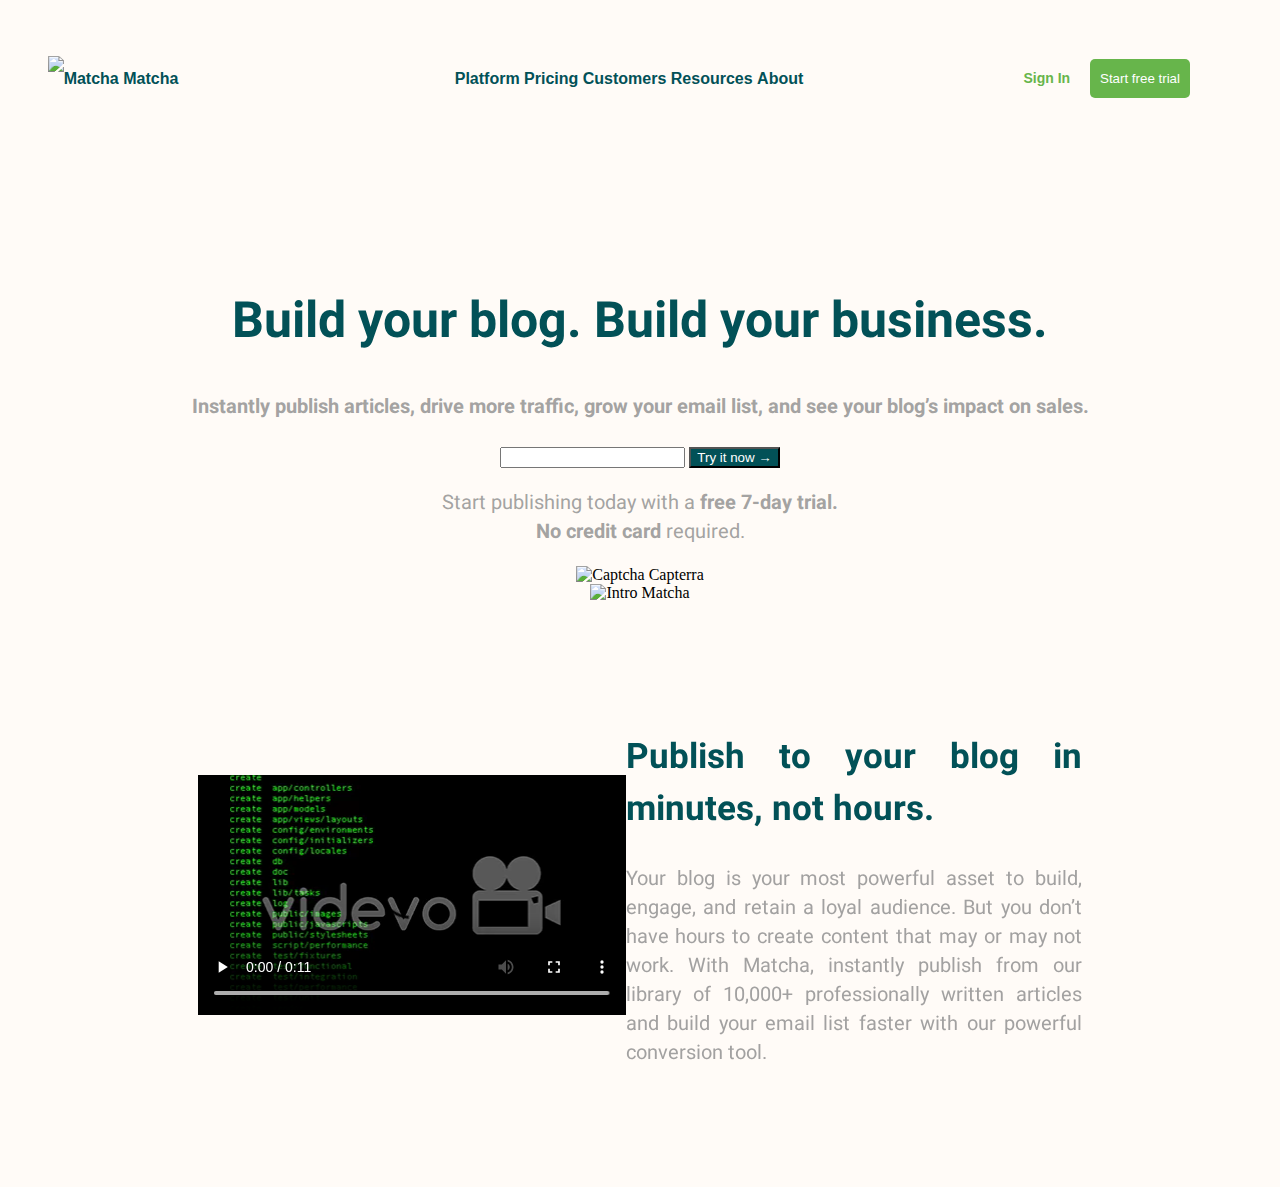
==== index.html @ b01808f6 "Cambios de la Sesión03 Flex" ====
<!DOCTYPE html>
<html lang="es">
  <head>
    <meta charset="UTF-8" />
    <meta http-equiv="X-UA-Compatible" content="IE=edge" />
    <meta name="viewport" content="width=device-width, initial-scale=1.0" />
    <link rel="stylesheet" href="css/styles.css" />
    <link rel="icon" href="img/matcha2.ico" />
    <link rel="preconnect" href="https://fonts.googleapis.com" />
    <link rel="preconnect" href="https://fonts.gstatic.com" crossorigin />
    <link
      href="https://fonts.googleapis.com/css2?family=Heebo:wght@300&family=Titan+One&display=swap"
      rel="stylesheet"
    />

    <title>Matcha</title>
  </head>
  <section class="fixed-header"> <!--Contenedor que envuelve barra de navegación-->
  <header class="header">
    <!-- Logo con link a la página principal -->
    <a href="/index.html" class="logo">
      <img
        src="https://getmatcha.com/wp-content/uploads/2020/01/Icon-green.png"
        alt="Matcha"
      />
      Matcha
    </a>
    <!-- Menú de navegación -->
    <nav class="navbar">
      <ul>
        <a href="#"><li>Platform</li></a>
        <a href="#"><li>Pricing</li></a>
        <a href="#"> <li>Customers</li></a>
        <a href="#"> <li>Resources</li></a>
        <a href="#"><li>About</li></a>
      </ul>
    </nav>
    <!-- Contenedor de acciones de usuario -->
    <div class="actions">
      <a href="/login">Sign In</a>
      <button type="submit">Start free trial</button>
    </div>
  </header>
</section>
  <body>
    <section class="main">
      <h1>Build your blog. Build your business.</h1>

      <h4>
        Instantly publish articles, drive more traffic, grow your email list,
        and see your blog’s impact on sales.
      </h4>
      <div>
        <form action="#">
          <input type="email" />
          <button type="submit" class="texto-boton">Try it now &rarr;</button>
        </form>
        <!--Form-->
      </div>
      <p class="texto-promocional">
        Start publishing today with a <strong>free 7-day trial.</strong>
        <br />
        <strong>No credit card</strong> required.
      </p>
      <div class="imagenCapterra">
        <img
          src="https://ignos.blog/wp-content/uploads/2021/04/capterra.png"
          alt="Captcha Capterra"
        />
      </div>
      <div class="contenedorImagenes">
        <img
          class="imagenCentral"
          src="https://getmatcha.com/wp-content/uploads/2019/09/intro_group_image.png"
          alt="Intro Matcha"
        />
        <!--Imagenes centrales-->
      </div>
    </section>
    <!--Contenido previo-->
    <section class="promo">
      <video controls>
        <source type="video/webm"
        src="videos/computer_code-preview.webm"/>
        <source tyoe="video/mp4"
        src="videos/computer_code-preview.mp4">
      </video>
      <article>
        <h2>Publish to your blog in minutes, not hours.</h2>
        <p class="videoTexto">Your blog is your most powerful asset to build, engage, and retain a loyal audience. But you don’t have hours to create content that may or may not work. With Matcha, instantly publish from our library of 10,000+ professionally written articles and build your email list faster with our powerful conversion tool.</p>
      </article>
    </section> <!--Videos-->
  </body>
</html>
---- css/styles.css ----
.fixed-header {
  position: fixed;
  top: 0; /*Se agrego estas 3 posteriores lineas para arreglar el flujo roto por la posición fixed*/
  left: 0;
  right: 0;
  background-color: #fffbf7; /*Arregla que el texto no se vea encimado cuando se hace scroll*/
}

.header {
  margin-top: 40px;
  margin-left: 20px;
  margin-right: 20px;
  font-size: 0;
  font-family: sans-serif;
}

.header > * {
  display: inline-block;
  font-size: 16px;
  vertical-align: middle; /*Alinea verticalmente*/
  height: 100%;
  line-height: 45px;
  text-align: center; /*Alinea texto de todo lo del nav al centro*/
}

.logo > img, a {
  width: 15%;
  text-decoration: none;
  color: #025157;
  font-weight: bold;
}

.navbar {
  width: 65%;
  text-align: center;
  color: #025157;
  font-weight: 500;
}


.actions {
  width: 15%;
  text-align: right;
  font-size: 14px;
  font-weight: 600;
  text-decoration: none;
  text-emphasis: none;
}

.actions > * {
  margin-right: 8px;
  margin-left: 8px;
}

.actions a {
  color: #67b54b;
  text-decoration: none;
}

.actions button {
  color: white;
  background-color: #67b54b;
  padding-left: 10px;
  padding-right: 10px;
  padding-top: 12px;
  padding-bottom: 12px;
  border: 0;
  border-radius: 5px;
}

.main {
  margin-top: 285px;
  text-align: center;
}

body {
  background-color: #fffbf7;
}

li {
  display: inline;
}

h1 {
  color: #025157;
  text-align: center;
  font-size: 50px;
  font-family: 'Heebo', sans-serif;
}

h2 {
  color: #025157;
  text-align: justify;
  font-size: 35px;
  font-family: 'Heebo', sans-serif
}

h4 {
  color: #8b8b8bcc;
  font-family: 'Heebo', sans-serif;
  font-size: 20px;
  text-align: center;
}

p {
  color: #8b8b8bcc;
  font-family: sans-serif;
  font-size: 20px;
  text-align: center;
  font-family: 'Heebo', sans-serif;
}

p.videoTexto {
    color: #8b8b8bcc;
    font-family: sans-serif;
    font-size: 20px;
    text-align: justify;
    font-family: 'Heebo', sans-serif;
    
  
}

div {
  display: block;
  text-align: center;
}

button {
  background-color: #025157;
  color: #fff;
}

.contenedorImagenes {
  display: flexbox;
  justify-content: center;
  align-items: center;
}

.imagenCapterra img {
  text-align: center;
  width: 9%;
}

.imagenCentral {
  width: 70%;
}

.promo {
  display: flex;
  width: 70%;
  margin: 100px auto;
  align-items: center; /*Alinea los items verticalmente al centro*/
}
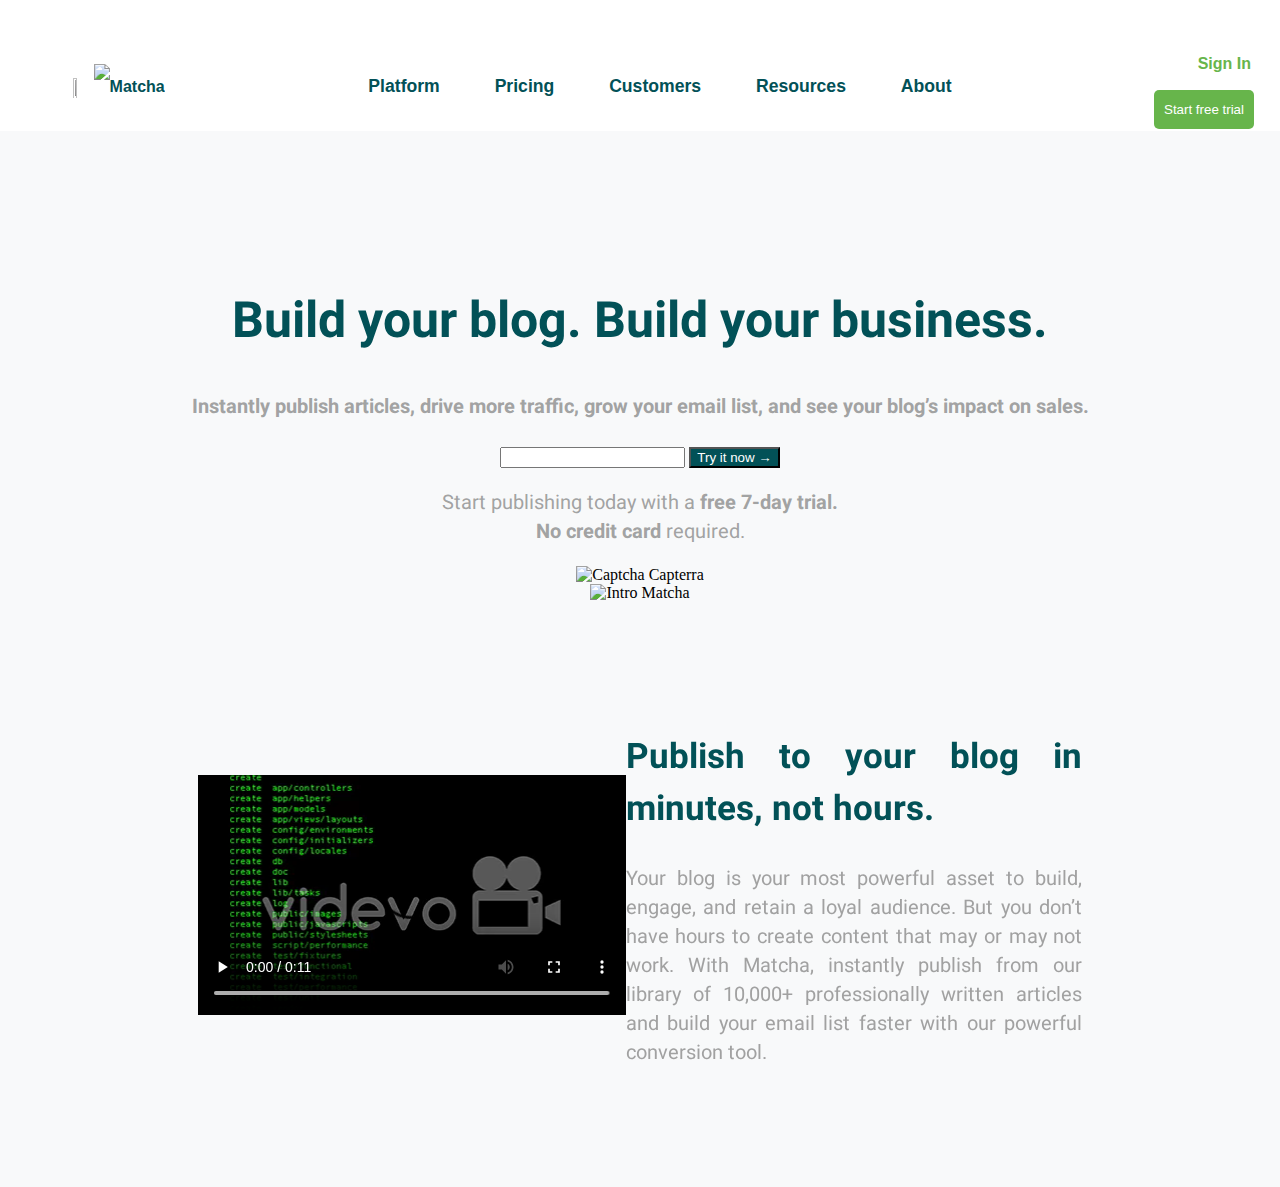
==== commit d42d2b07: "Cambios en la barra de navegación Sesión03" ====
--- a/index.html
+++ b/index.html
@@ -15,24 +15,26 @@
 
     <title>Matcha</title>
   </head>
-  <section class="fixed-header"> <!--Contenedor que envuelve barra de navegación-->
+  <!--Contenedor que envuelve barra de navegación-->
+  <section class="fixed-header"> 
   <header class="header">
+    <!--Logotipo Matcha-->
     <!-- Logo con link a la página principal -->
     <a href="/index.html" class="logo">
       <img
         src="https://getmatcha.com/wp-content/uploads/2020/01/Icon-green.png"
-        alt="Matcha"
-      />
-      Matcha
+        alt width="30" height="24"/>
+      <img src="https://gerardohercar-dwjs.netlify.app/icons/matcha.svg" alt="Matcha"
+       id="imagotipo" alt width="30" height="24" style="width:60%;" >
     </a>
     <!-- Menú de navegación -->
     <nav class="navbar">
       <ul>
-        <a href="#"><li>Platform</li></a>
-        <a href="#"><li>Pricing</li></a>
-        <a href="#"> <li>Customers</li></a>
-        <a href="#"> <li>Resources</li></a>
-        <a href="#"><li>About</li></a>
+        <li><a href="#">Platform</a></li>
+        <li><a href="#">Pricing</a></li>
+        <li><a href="#">Customers</a></li>
+        <li><a href="#">Resources</a></li>
+        <li><a href="#">About</a></li>
       </ul>
     </nav>
     <!-- Contenedor de acciones de usuario -->
@@ -42,6 +44,7 @@
     </div>
   </header>
 </section>
+<!--Termina sección header-->
   <body>
     <section class="main">
       <h1>Build your blog. Build your business.</h1>
--- a/css/styles.css
+++ b/css/styles.css
@@ -5,7 +5,7 @@
   top: 0; /*Se agrego estas 3 posteriores lineas para arreglar el flujo roto por la posición fixed*/
   left: 0;
   right: 0;
-  background-color: #fffbf7; /*Arregla que el texto no se vea encimado cuando se hace scroll*/
+  background-color: #fff; /*Arregla que el texto no se vea encimado cuando se hace scroll*/
 }
 
 .header {
@@ -28,35 +28,55 @@
 .logo > img, a {
   width: 15%;
   text-decoration: none;
-  color: #025157;
+  color:#025157 ;
   font-weight: bold;
+  vertical-align: middle;
 }
 
 .navbar {
-  width: 65%;
+  width: 70%;
   text-align: center;
-  color: #025157;
-  font-weight: 500;
+  font-weight: bold;
+  color:#025157 ;
+  font-size: 1.1rem;
+  list-style-type: none; /*Quitar las viñetas de la lista*/
 }
 
+.navbar li a {
+  padding: 6px 25px 6px 25px;
+  border-radius: 20%;
+}
+
+.navbar li a:hover {
+  background-color: #67b54b;
+  color: #ffff;
+}
 
 .actions {
   width: 15%;
   text-align: right;
-  font-size: 14px;
+  font-size: 1rem;
   font-weight: 600;
   text-decoration: none;
   text-emphasis: none;
 }
 
 .actions > * {
-  margin-right: 8px;
-  margin-left: 8px;
+  margin-right: 6px;
+  margin-left: 6px;
 }
 
 .actions a {
   color: #67b54b;
   text-decoration: none;
+  border-radius: 20%;
+  padding: 3px 3px;
+  
+}
+
+.actions a:hover {
+  background-color: #67b54b;
+  color: #ffff;
 }
 
 .actions button {
@@ -76,7 +96,7 @@
 }
 
 body {
-  background-color: #fffbf7;
+  background-color: #f8f9fa;
 }
 
 li {
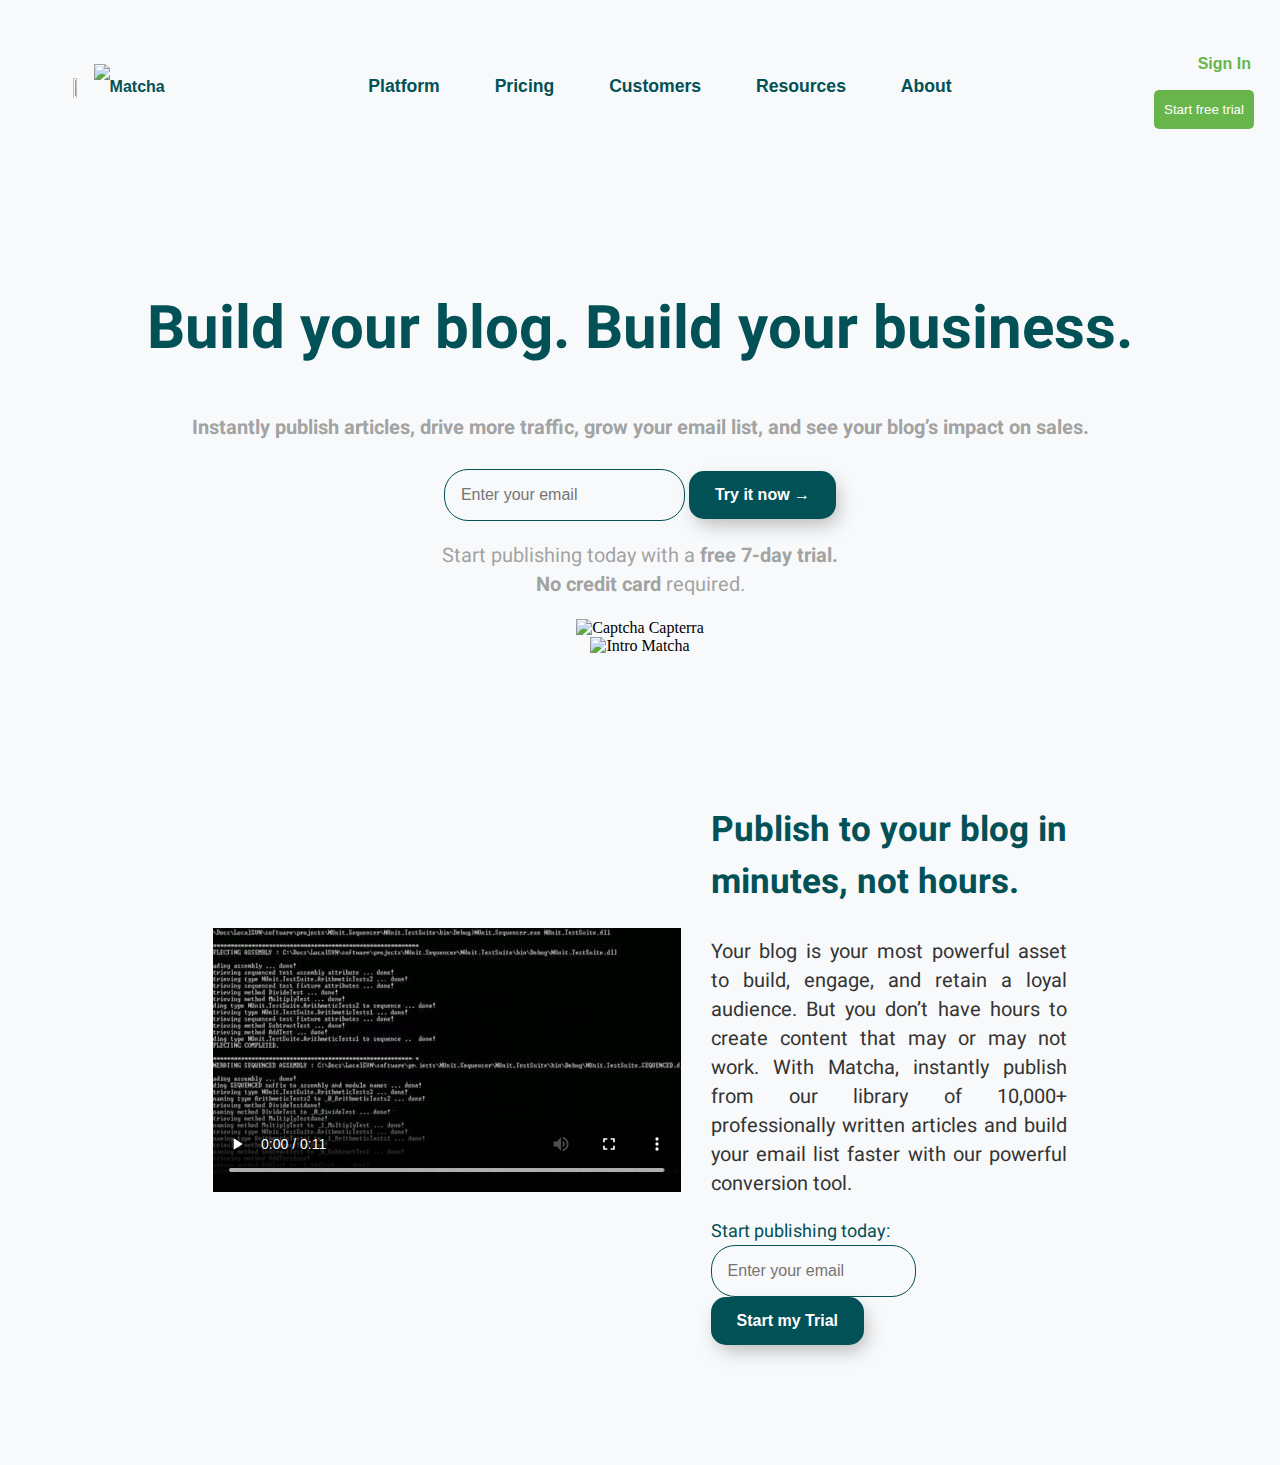
==== commit 980d622c: "Cambios al agregar video y article" ====
--- a/index.html
+++ b/index.html
@@ -40,7 +40,7 @@
     <!-- Contenedor de acciones de usuario -->
     <div class="actions">
       <a href="/login">Sign In</a>
-      <button type="submit">Start free trial</button>
+      <button class="action-button" type="submit">Start free trial</button>
     </div>
   </header>
 </section>
@@ -53,9 +53,9 @@
         Instantly publish articles, drive more traffic, grow your email list,
         and see your blog’s impact on sales.
       </h4>
-      <div>
+      <div class="general-buttons general-inputs">
         <form action="#">
-          <input type="email" />
+          <input type="email" autocomplete="off" class="input" placeholder="Enter your email"/>
           <button type="submit" class="texto-boton">Try it now &rarr;</button>
         </form>
         <!--Form-->
@@ -82,15 +82,21 @@
     </section>
     <!--Contenido previo-->
     <section class="promo">
-      <video controls>
+      <video controls
+        poster="videos/computer_code00_small.jpg">
         <source type="video/webm"
         src="videos/computer_code-preview.webm"/>
         <source tyoe="video/mp4"
         src="videos/computer_code-preview.mp4">
       </video>
-      <article>
+      <article class="publish general-buttons general-inputs">
         <h2>Publish to your blog in minutes, not hours.</h2>
         <p class="videoTexto">Your blog is your most powerful asset to build, engage, and retain a loyal audience. But you don’t have hours to create content that may or may not work. With Matcha, instantly publish from our library of 10,000+ professionally written articles and build your email list faster with our powerful conversion tool.</p>
+        <form action="#">
+          <p class="formTexto">Start publishing today:</p>
+          <input class="input" type="email" placeholder="Enter your email" style="width: 48%;">
+          <button>Start my Trial</button>
+        </form>
       </article>
     </section> <!--Videos-->
   </body>
--- a/css/styles.css
+++ b/css/styles.css
@@ -1,13 +1,14 @@
-
-
+/*Sección contenedora de posicionamiento fixed del header*/
 .fixed-header {
   position: fixed;
   top: 0; /*Se agrego estas 3 posteriores lineas para arreglar el flujo roto por la posición fixed*/
   left: 0;
   right: 0;
-  background-color: #fff; /*Arregla que el texto no se vea encimado cuando se hace scroll*/
-}
-
+  background-color: #F8F9FA; /*Arregla que el texto no se vea encimado cuando se hace scroll*/
+  z-index: 10;
+}
+
+/*Sección contenedora del header general*/
 .header {
   margin-top: 40px;
   margin-left: 20px;
@@ -90,13 +91,15 @@
   border-radius: 5px;
 }
 
+/*Sección contenedora de texto central*/
 .main {
   margin-top: 285px;
   text-align: center;
 }
 
+/*Generales*/
 body {
-  background-color: #f8f9fa;
+  background-color: #F8F9FA;
 }
 
 li {
@@ -106,7 +109,7 @@
 h1 {
   color: #025157;
   text-align: center;
-  font-size: 50px;
+  font-size: 60px;
   font-family: 'Heebo', sans-serif;
 }
 
@@ -131,15 +134,21 @@
   text-align: center;
   font-family: 'Heebo', sans-serif;
 }
-
 p.videoTexto {
-    color: #8b8b8bcc;
+    color: #343434;
     font-family: sans-serif;
     font-size: 20px;
     text-align: justify;
-    font-family: 'Heebo', sans-serif;
-    
-  
+    font-family: 'Heebo', sans-serif;  
+}
+
+p.formTexto {
+  color: #025157;
+  font-family: sans-serif;
+  font-size: 18px;
+  text-align: left;
+  font-family: 'Heebo', sans-serif;
+  margin: auto;
 }
 
 div {
@@ -147,11 +156,70 @@
   text-align: center;
 }
 
-button {
-  background-color: #025157;
+/*Botones generales*/
+.general-buttons button {
   color: #fff;
-}
-
+  position:relative;
+  padding: 15px 26px;
+  border: unset;
+  border-radius: 15px;
+  z-index: 1;
+  background:  #025157;
+  font-weight: bold;
+  font-size: 16px;
+  -webkit-box-shadow: 4px 8px 19px -3px rgba(0,0,0,0.27);
+  box-shadow: 4px 8px 19px -3px rgba(0,0,0,0.27);
+  transition: all 250ms;
+  overflow: hidden;
+  z-index: 1;
+  margin: auto;
+}
+
+.general-buttons button::before {
+  content: "";
+  position: absolute;
+  top: 0;
+  left: 0;
+  height: 100%;
+  width: 0;
+  border-radius: 15px;
+  background-color:#67b54b;
+  z-index: -1;
+  -webkit-box-shadow: 4px 8px 19px -3px rgba(0,0,0,0.27);
+  box-shadow: 4px 8px 19px -3px rgba(0,0,0,0.27);
+  transition: all 250ms
+ }
+ 
+ .general-buttons button:hover {
+  color: #e8e8e8;
+ }
+ 
+ .general-buttons button:hover::before {
+  width: 100%;
+ }
+
+ /*Inputs generales*/
+ .general-inputs {
+  position: relative;
+ }
+ 
+ .general-inputs .input {
+  border: solid 1.5px #025157;
+  border-radius: 1.5rem;
+  background: none;
+  padding: 1rem;
+  font-size: 1rem;
+  color: #025157 ;
+  transition: border 150ms cubic-bezier(0.4,0,0.2,1);
+  margin: auto;
+ }
+ 
+ .general-inputs input:focus, input:valid {
+  outline: none;
+  border: 1.5px solid #025157 ;
+ }
+ 
+/*Sección contenedora de imágenes centrales*/
 .contenedorImagenes {
   display: flexbox;
   justify-content: center;
@@ -167,9 +235,15 @@
   width: 70%;
 }
 
+/*Sección contenedora de video y articulo*/
 .promo {
   display: flex;
+  padding: 10px 15px;
   width: 70%;
   margin: 100px auto;
   align-items: center; /*Alinea los items verticalmente al centro*/
-}+}
+
+.promo video, article {
+  padding: 10px 15px;
+}
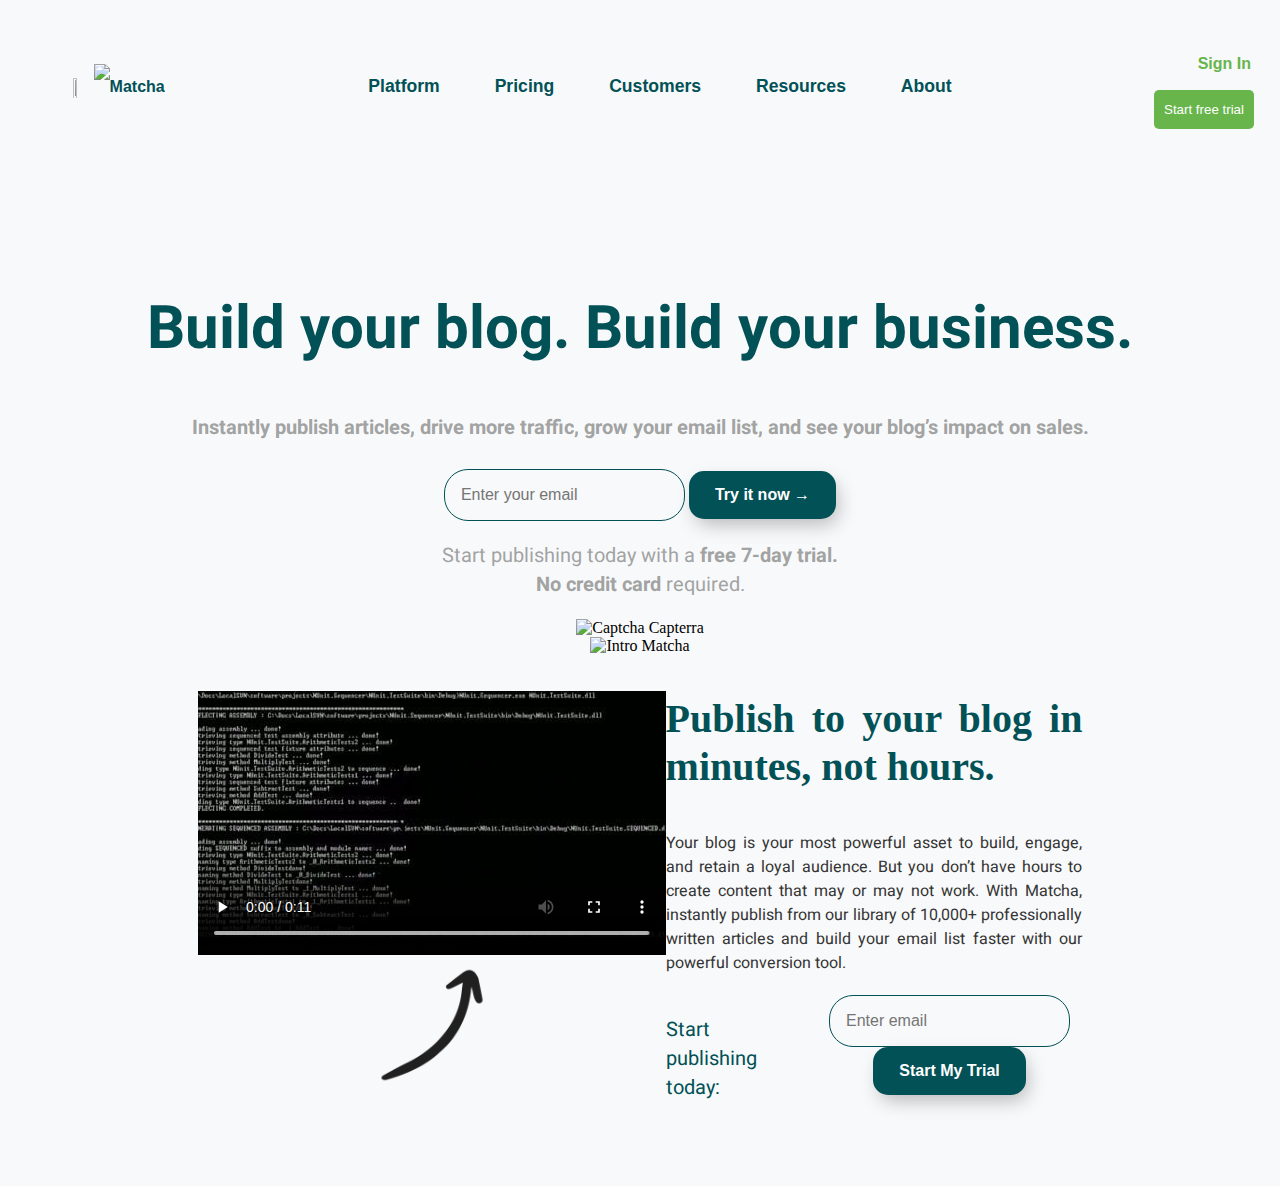
==== commit 9196fd91: "Cambios a la sección de video y article work" ====
--- a/index.html
+++ b/index.html
@@ -16,35 +16,45 @@
     <title>Matcha</title>
   </head>
   <!--Contenedor que envuelve barra de navegación-->
-  <section class="fixed-header"> 
-  <header class="header">
-    <!--Logotipo Matcha-->
-    <!-- Logo con link a la página principal -->
-    <a href="/index.html" class="logo">
-      <img
-        src="https://getmatcha.com/wp-content/uploads/2020/01/Icon-green.png"
-        alt width="30" height="24"/>
-      <img src="https://gerardohercar-dwjs.netlify.app/icons/matcha.svg" alt="Matcha"
-       id="imagotipo" alt width="30" height="24" style="width:60%;" >
-    </a>
-    <!-- Menú de navegación -->
-    <nav class="navbar">
-      <ul>
-        <li><a href="#">Platform</a></li>
-        <li><a href="#">Pricing</a></li>
-        <li><a href="#">Customers</a></li>
-        <li><a href="#">Resources</a></li>
-        <li><a href="#">About</a></li>
-      </ul>
-    </nav>
-    <!-- Contenedor de acciones de usuario -->
-    <div class="actions">
-      <a href="/login">Sign In</a>
-      <button class="action-button" type="submit">Start free trial</button>
-    </div>
-  </header>
-</section>
-<!--Termina sección header-->
+  <section class="fixed-header">
+    <header class="header">
+      <!--Logotipo Matcha-->
+      <!-- Logo con link a la página principal -->
+      <a href="/index.html" class="logo">
+        <img
+          src="https://getmatcha.com/wp-content/uploads/2020/01/Icon-green.png"
+          alt
+          width="30"
+          height="24"
+        />
+        <img
+          src="https://gerardohercar-dwjs.netlify.app/icons/matcha.svg"
+          alt="Matcha"
+          id="imagotipo"
+          alt
+          width="30"
+          height="24"
+          style="width: 60%"
+        />
+      </a>
+      <!-- Menú de navegación -->
+      <nav class="navbar">
+        <ul>
+          <li><a href="#">Platform</a></li>
+          <li><a href="#">Pricing</a></li>
+          <li><a href="#">Customers</a></li>
+          <li><a href="#">Resources</a></li>
+          <li><a href="#">About</a></li>
+        </ul>
+      </nav>
+      <!-- Contenedor de acciones de usuario -->
+      <div class="actions">
+        <a href="/login">Sign In</a>
+        <button class="action-button" type="submit">Start free trial</button>
+      </div>
+    </header>
+  </section>
+  <!--Termina sección header-->
   <body>
     <section class="main">
       <h1>Build your blog. Build your business.</h1>
@@ -55,7 +65,12 @@
       </h4>
       <div class="general-buttons general-inputs">
         <form action="#">
-          <input type="email" autocomplete="off" class="input" placeholder="Enter your email"/>
+          <input
+            type="email"
+            autocomplete="off"
+            class="input"
+            placeholder="Enter your email"
+          />
           <button type="submit" class="texto-boton">Try it now &rarr;</button>
         </form>
         <!--Form-->
@@ -80,24 +95,41 @@
         <!--Imagenes centrales-->
       </div>
     </section>
-    <!--Contenido previo-->
+    <!--Sección de video y artículo promocional-->
     <section class="promo">
-      <video controls
+      <article class="explanatory-video">
+      <video
+        controls
         poster="videos/computer_code00_small.jpg">
-        <source type="video/webm"
-        src="videos/computer_code-preview.webm"/>
-        <source tyoe="video/mp4"
-        src="videos/computer_code-preview.mp4">
+        <source
+          type="video/webm"
+          src="videos/computer_code-preview.webm"
+        />
+        <source
+          type="video/mp4"
+          src="videos/computer_code-preview.mp4"
+        />
       </video>
-      <article class="publish general-buttons general-inputs">
-        <h2>Publish to your blog in minutes, not hours.</h2>
-        <p class="videoTexto">Your blog is your most powerful asset to build, engage, and retain a loyal audience. But you don’t have hours to create content that may or may not work. With Matcha, instantly publish from our library of 10,000+ professionally written articles and build your email list faster with our powerful conversion tool.</p>
-        <form action="#">
-          <p class="formTexto">Start publishing today:</p>
-          <input class="input" type="email" placeholder="Enter your email" style="width: 48%;">
-          <button>Start my Trial</button>
+      <img src="img/flecha-vertical.png" alt="See how it works">
+      </article>  
+      <article class="publish">
+      <h3>Publish to your blog in minutes, not hours.</h3>
+        <p>
+          Your blog is your most powerful asset to build, engage, and retain a loyal
+          audience. But you don’t have hours to create content that may or may not
+          work. With Matcha, instantly publish from our library of 10,000+
+          professionally written articles and build your email list faster with our
+          powerful conversion tool.
+        </p>
+        <form>
+          <p>Start publishing today:</p>
+          <div class="general-buttons general-inputs">
+            <input class="input" type="email" placeholder="Enter email" />
+            <button>Start My Trial</button>
+          </div>
         </form>
       </article>
-    </section> <!--Videos-->
+    </section>
+    <!--Videos-->
   </body>
 </html>
--- a/css/styles.css
+++ b/css/styles.css
@@ -89,6 +89,11 @@
   padding-bottom: 12px;
   border: 0;
   border-radius: 5px;
+  cursor: pointer;
+}
+
+.actions button:hover {
+  background-color: #025157;
 }
 
 /*Sección contenedora de texto central*/
@@ -100,6 +105,7 @@
 /*Generales*/
 body {
   background-color: #F8F9FA;
+
 }
 
 li {
@@ -113,12 +119,6 @@
   font-family: 'Heebo', sans-serif;
 }
 
-h2 {
-  color: #025157;
-  text-align: justify;
-  font-size: 35px;
-  font-family: 'Heebo', sans-serif
-}
 
 h4 {
   color: #8b8b8bcc;
@@ -133,13 +133,6 @@
   font-size: 20px;
   text-align: center;
   font-family: 'Heebo', sans-serif;
-}
-p.videoTexto {
-    color: #343434;
-    font-family: sans-serif;
-    font-size: 20px;
-    text-align: justify;
-    font-family: 'Heebo', sans-serif;  
 }
 
 p.formTexto {
@@ -173,6 +166,7 @@
   overflow: hidden;
   z-index: 1;
   margin: auto;
+  cursor: pointer;
 }
 
 .general-buttons button::before {
@@ -238,12 +232,53 @@
 /*Sección contenedora de video y articulo*/
 .promo {
   display: flex;
-  padding: 10px 15px;
   width: 70%;
   margin: 100px auto;
-  align-items: center; /*Alinea los items verticalmente al centro*/
-}
-
-.promo video, article {
-  padding: 10px 15px;
-}
+  align-items: center;
+  margin-top: 0;
+  margin-bottom: 4rem;
+}
+
+.publish {
+  /* container styles if any */
+}
+
+.publish h3 {
+  font-family: "Alegreya", serif;
+  font-size: 40px;
+  line-height: 48px;
+  color: #025157;
+  text-align: justify;
+}
+
+.publish > p {
+  font-size: 16px;
+  color: #343434;
+  line-height: 1.5;
+  margin-bottom: 20px;
+  text-align: justify;
+}
+
+.publish > form {
+  display: flex;
+  row-gap: 1rem;
+}
+
+.publish > form p {
+  color: #025157;
+  margin-right: 18px;
+  text-align: justify;
+}
+
+.explanatory-video {
+  display: flex;
+  flex-direction: column;
+  column-gap: 1rem;
+  align-items: center;
+}
+
+.explanatory-video img {
+  width: 120px;
+  margin-top: 10px;
+}
+
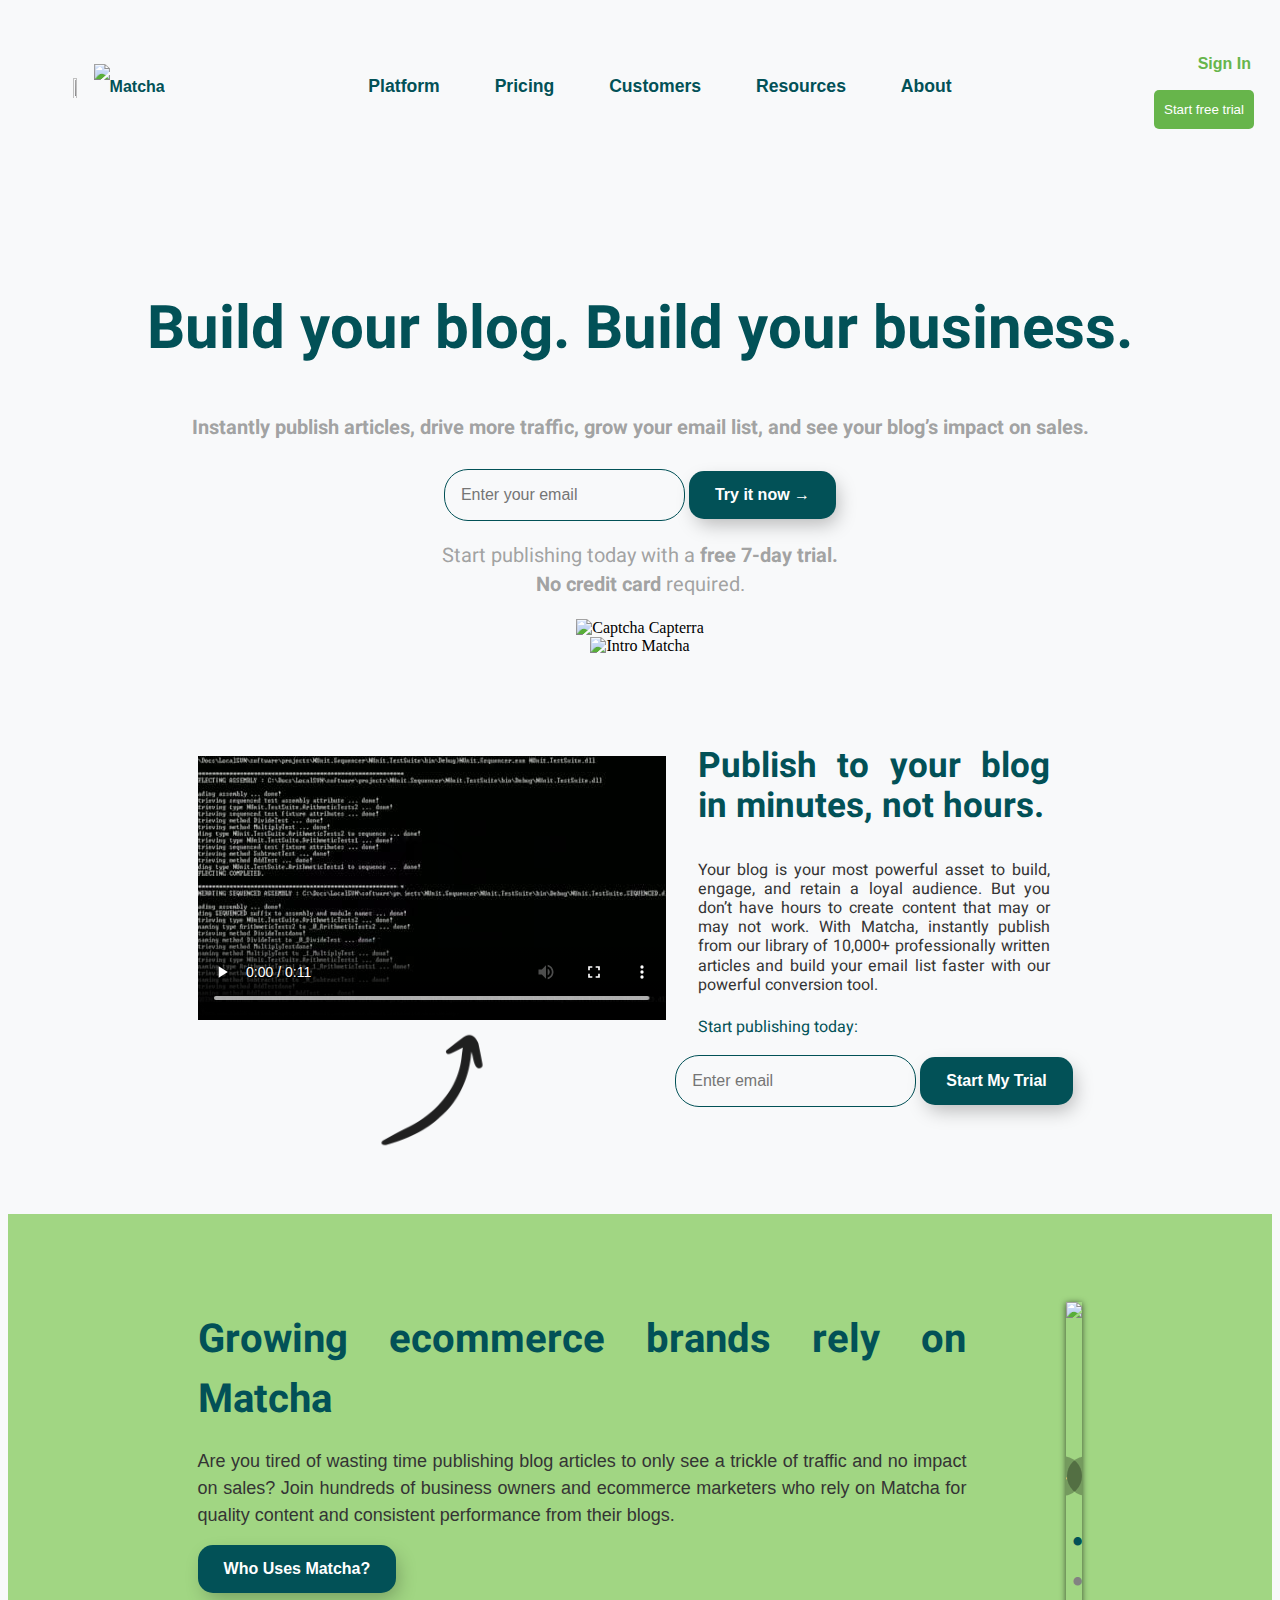
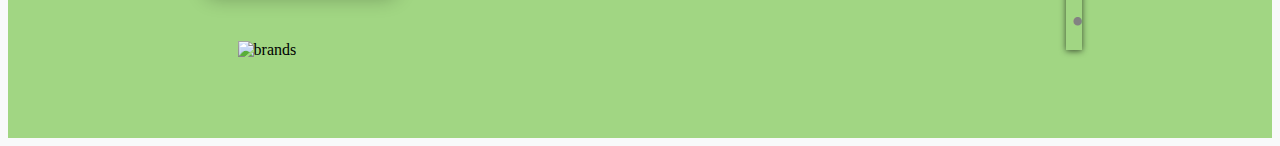
==== commit f267d8c0: "Se agrego sección ecommerce y carrusel postwork Sesión03" ====
--- a/index.html
+++ b/index.html
@@ -6,6 +6,7 @@
     <meta name="viewport" content="width=device-width, initial-scale=1.0" />
     <link rel="stylesheet" href="css/styles.css" />
     <link rel="icon" href="img/matcha2.ico" />
+    
     <link rel="preconnect" href="https://fonts.googleapis.com" />
     <link rel="preconnect" href="https://fonts.gstatic.com" crossorigin />
     <link
@@ -131,5 +132,58 @@
       </article>
     </section>
     <!--Videos-->
+    <!--Sección ecommerce-->
+    <section class="ecommerce">
+      <article class="brands general-buttons">
+        <h2>
+            Growing ecommerce brands rely on Matcha
+        </h2>
+        <p>
+            Are you tired of wasting time publishing blog articles to only see a trickle of traffic and no impact on sales? Join hundreds of business owners and ecommerce marketers who rely on Matcha for quality content and consistent performance from their blogs.
+        </p>
+        <button>Who Uses Matcha?</button>
+        </div>
+        <figure>
+            <img src="https://getmatcha.com/wp-content/uploads/2019/09/brands_group.png" height="200" alt="brands">
+        </figure>
+    </article>
+    <!--Carrusel ecommerce**************-->
+    <div class="carrusel">
+			<div class="carrusel-inner">
+				<input class="carrusel-open" type="radio" id="carrusel-1" 
+			 	     name="carrusel" aria-hidden="true" hidden="" checked="checked">
+				<div class="carrusel-item">
+					<img src="https://getmatcha.com/wp-content/uploads/2019/05/profile-headshot-square.png">
+				</div>
+				<input class="carrusel-open" type="radio" id="carrusel-2" 
+			 	     name="carrusel" aria-hidden="true" hidden="">
+				<div class="carrusel-item">
+					<img src="https://getmatcha.com/wp-content/uploads/2019/08/0.jpg">
+				</div>
+				<input class="carrusel-open" type="radio" id="carrusel-3" 
+			 	     name="carrusel" aria-hidden="true" hidden="">
+				<div class="carrusel-item">
+					<img src="https://getmatcha.com/wp-content/uploads/2019/06/matt-and-margaret_headshot.png">
+				</div>
+				<label for="carrusel-3" class="carrusel-control prev control-1">‹</label>
+				<label for="carrusel-2" class="carrusel-control next control-1">›</label>
+				<label for="carrusel-1" class="carrusel-control prev control-2">‹</label>
+				<label for="carrusel-3" class="carrusel-control next control-2">›</label>
+				<label for="carrusel-2" class="carrusel-control prev control-3">‹</label>
+				<label for="carrusel-1" class="carrusel-control next control-3">›</label>
+				<ol class="carrusel-indicador">
+					<li>
+						<label for="carrusel-1" class="carrusel-circulo">•</label>
+					</li>
+					<li>
+						<label for="carrusel-2" class="carrusel-circulo">•</label>
+					</li>
+					<li>
+						<label for="carrusel-3" class="carrusel-circulo">•</label>
+					</li>
+				</ol>
+			</div>
+		</div>
+    
   </body>
 </html>
--- a/css/styles.css
+++ b/css/styles.css
@@ -235,46 +235,49 @@
   width: 70%;
   margin: 100px auto;
   align-items: center;
-  margin-top: 0;
+  margin-top: 3rem;
   margin-bottom: 4rem;
 }
 
-.publish {
-  /* container styles if any */
-}
-
 .publish h3 {
-  font-family: "Alegreya", serif;
-  font-size: 40px;
-  line-height: 48px;
+  font-family: "Heebo", serif;
+  font-size: 35px;
+  line-height: 40px;
   color: #025157;
   text-align: justify;
+  margin-top: 0%;;
+  padding: 0 2rem;
 }
 
 .publish > p {
   font-size: 16px;
   color: #343434;
-  line-height: 1.5;
+  line-height: 1.2;
+  margin-top: 0%;
   margin-bottom: 20px;
   text-align: justify;
+  padding: 0 2rem;
 }
 
 .publish > form {
   display: flex;
-  row-gap: 1rem;
+  flex-direction: column;
+  margin-top: 0%;
 }
 
 .publish > form p {
   color: #025157;
-  margin-right: 18px;
+  font-size: 1rem;
   text-align: justify;
+  padding: 0 2rem;
+  margin-top: 0%;
 }
 
 .explanatory-video {
   display: flex;
   flex-direction: column;
-  column-gap: 1rem;
   align-items: center;
+  margin-top: 6%;
 }
 
 .explanatory-video img {
@@ -282,3 +285,153 @@
   margin-top: 10px;
 }
 
+/*Sección contendora de ecommerce*/
+
+.ecommerce {
+  display:flex;
+  background-color: #a1d683;
+  align-items: center;
+  justify-content: space-around;
+  padding: 5% 15%;
+  width: 70%;
+}
+
+.brands {
+  flex: 2;
+  padding-right: 100px;
+}
+
+.brands h2 {
+  font-family: 'Heebo', sans-serif;
+  font-size: 40px;
+  line-height: 60px;
+  margin-bottom: 0%;
+  color: #025157;
+  text-align: justify;
+}
+
+.brands p {
+  color: #343434;
+  font-size: 18px;
+  line-height: 1.5;
+  margin-bottom: 1rem;
+  text-align: left;
+  font-family: Arial, Helvetica, sans-serif;
+  text-align: justify;
+}
+
+.brands img {
+  width: 500px;
+  max-width: 100%;
+  margin-top: 32px;
+}
+
+/*Carrusel ecommerce*/
+			.carrusel {
+				position: relative;
+				box-shadow: 0px 1px 6px rgba(0, 0, 0, 0.64);
+			
+			}
+
+			.carrusel-inner {
+				position: relative;
+				overflow: hidden;
+				width: 100%;
+				height: calc( 300px + 3em);
+			}
+
+			.carrusel-open:checked + .carrusel-item {
+				position: static;
+				opacity: 100;
+			}
+
+			.carrusel-item {
+				position: absolute;
+				opacity: 0;
+				-webkit-transition: opacity 0.6s ease-out;
+				transition: opacity 0.6s ease-out;
+			}
+
+			.carrusel-item img {
+				display: block;
+				height: auto;
+				max-width: 100%;
+			}
+
+			.carrusel-control {
+				background: rgba(0, 0, 0, 0.28);
+				border-radius: 50%;
+				color: #fff;
+				cursor: pointer;
+				display: none;
+				font-size: 40px;
+				height: 40px;
+				line-height: 35px;
+				position: absolute;
+				top: 50%;
+				-webkit-transform: translate(0, -50%);
+				cursor: pointer;
+				-ms-transform: translate(0, -50%);
+				transform: translate(0, -50%);
+				text-align: center;
+				width: 40px;
+				z-index: 10;
+			}
+
+			.carrusel-control.prev {
+				left: 2%;
+			}
+
+			.carrusel-control.next {
+				right: 2%;
+			}
+
+			.carrusel-control:hover {
+				background: rgba(0, 0, 0, 0.8);
+				color: #aaaaaa;
+			}
+
+			#carrusel-1:checked ~ .control-1,
+			#carrusel-2:checked ~ .control-2,
+			#carrusel-3:checked ~ .control-3 {
+				display: block;
+			}
+
+			.carrusel-indicador {
+				list-style: none;
+				margin: 0;
+				padding: 0;
+				position: absolute;
+				bottom: 2%;
+				left: 0;
+				right: 0;
+				text-align: center;
+				z-index: 10;
+			}
+
+			.carrusel-indicador li {
+				display: inline-block;
+				margin: 0 5px;
+			}
+
+			.carrusel-circulo {
+				color: #828282;
+				cursor: pointer;
+				display: block;
+				font-size: 35px;
+			}
+
+			.carrusel-circulo:hover {
+				color: #aaaaaa;
+			}
+
+			#carrusel-1:checked ~ .control-1 ~ .carrusel-indicador 
+			 	li:nth-child(1) .carrusel-circulo,
+			#carrusel-2:checked ~ .control-2 ~ .carrusel-indicador 
+			 	 li:nth-child(2) .carrusel-circulo,
+			#carrusel-3:checked ~ .control-3 ~ .carrusel-indicador 
+			 	 li:nth-child(3) .carrusel-circulo {
+				color: #025157;
+			}
+
+			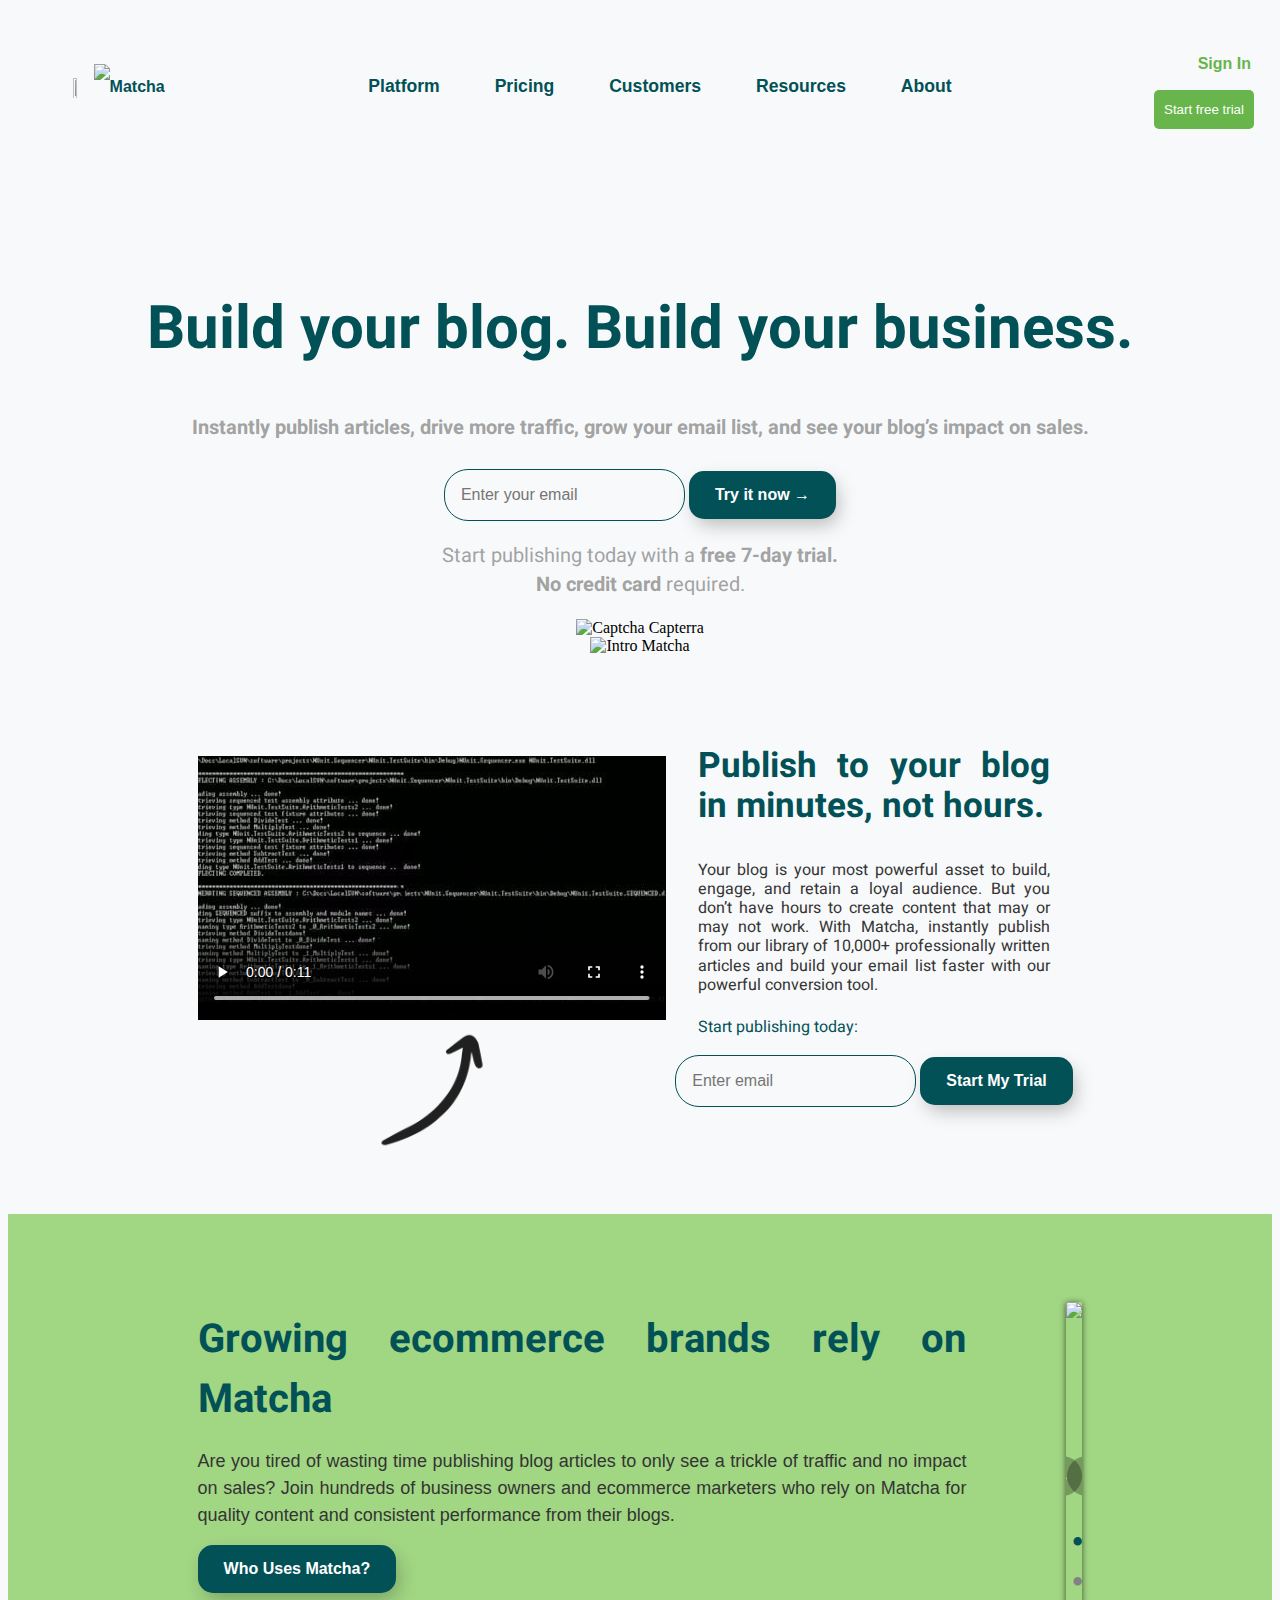
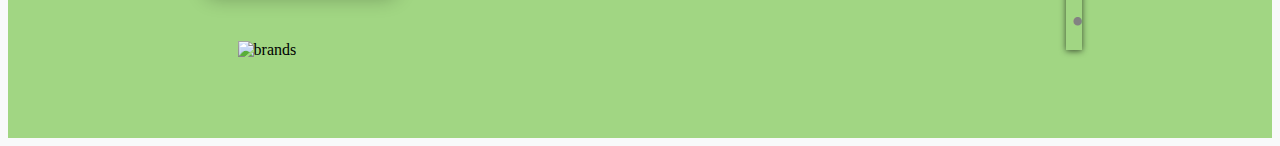
==== commit 658121fd: "Cambios de icono" ====
--- a/index.html
+++ b/index.html
@@ -5,7 +5,7 @@
     <meta http-equiv="X-UA-Compatible" content="IE=edge" />
     <meta name="viewport" content="width=device-width, initial-scale=1.0" />
     <link rel="stylesheet" href="css/styles.css" />
-    <link rel="icon" href="img/matcha2.ico" />
+    <link rel="icon" href="img/Icon-green.png" />
     
     <link rel="preconnect" href="https://fonts.googleapis.com" />
     <link rel="preconnect" href="https://fonts.gstatic.com" crossorigin />
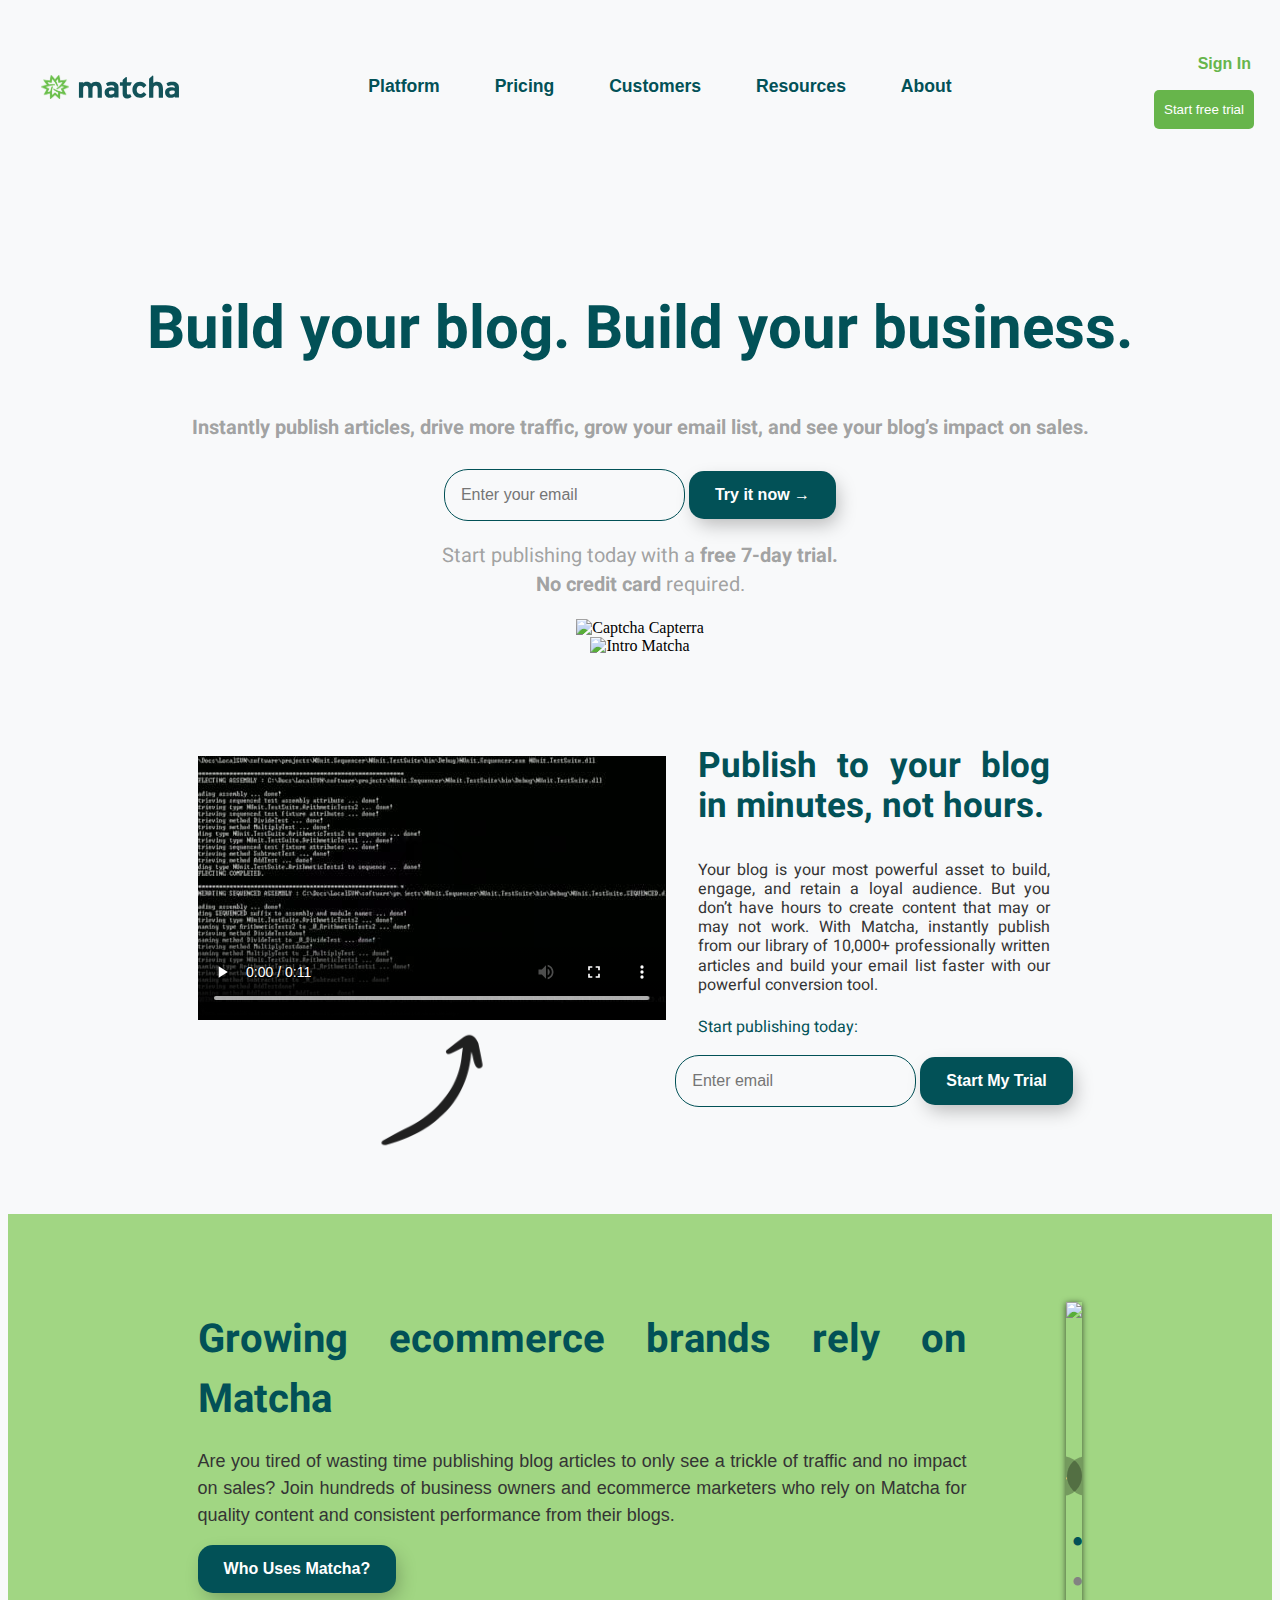
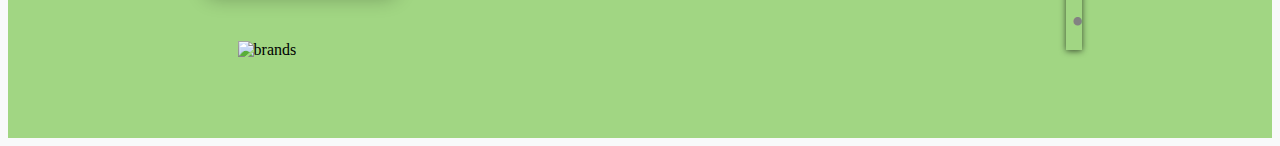
==== commit 8d0c14b8: "Cambios generales, depuración de código" ====
--- a/index.html
+++ b/index.html
@@ -16,29 +16,27 @@
 
     <title>Matcha</title>
   </head>
-  <!--Contenedor que envuelve barra de navegación-->
+  <!--Sección de barra de navegación-->
   <section class="fixed-header">
     <header class="header">
       <!--Logotipo Matcha-->
       <!-- Logo con link a la página principal -->
       <a href="/index.html" class="logo">
         <img
-          src="https://getmatcha.com/wp-content/uploads/2020/01/Icon-green.png"
-          alt
+          src="img/Icon-green.png"
+          alt="Icono Matcha"
           width="30"
           height="24"
         />
         <img
-          src="https://gerardohercar-dwjs.netlify.app/icons/matcha.svg"
+          src="img/matchaLogo.svg"
           alt="Matcha"
-          id="imagotipo"
-          alt
           width="30"
           height="24"
           style="width: 60%"
         />
       </a>
-      <!-- Menú de navegación -->
+      <!-- Barra de navegación -->
       <nav class="navbar">
         <ul>
           <li><a href="#">Platform</a></li>
@@ -50,13 +48,14 @@
       </nav>
       <!-- Contenedor de acciones de usuario -->
       <div class="actions">
-        <a href="/login">Sign In</a>
+        <a href="#">Sign In</a>
         <button class="action-button" type="submit">Start free trial</button>
       </div>
     </header>
   </section>
   <!--Termina sección header-->
   <body>
+    <!--Sección de títulos y párrafos centrales / form-->
     <section class="main">
       <h1>Build your blog. Build your business.</h1>
 
@@ -72,24 +71,24 @@
             class="input"
             placeholder="Enter your email"
           />
-          <button type="submit" class="texto-boton">Try it now &rarr;</button>
+          <button type="submit">Try it now &rarr;</button>
         </form>
         <!--Form-->
       </div>
-      <p class="texto-promocional">
+      <p>
         Start publishing today with a <strong>free 7-day trial.</strong>
         <br />
         <strong>No credit card</strong> required.
       </p>
-      <div class="imagenCapterra">
+      <div class="image-capterra">
         <img
           src="https://ignos.blog/wp-content/uploads/2021/04/capterra.png"
           alt="Captcha Capterra"
         />
       </div>
-      <div class="contenedorImagenes">
+      <div class="container-images">
         <img
-          class="imagenCentral"
+          class="central-image"
           src="https://getmatcha.com/wp-content/uploads/2019/09/intro_group_image.png"
           alt="Intro Matcha"
         />
@@ -132,6 +131,10 @@
       </article>
     </section>
     <!--Videos-->
+    <!--Sección Características principales-->
+    <section>
+      
+    </section>
     <!--Sección ecommerce-->
     <section class="ecommerce">
       <article class="brands general-buttons">
@@ -184,6 +187,5 @@
 				</ol>
 			</div>
 		</div>
-    
   </body>
 </html>
--- a/css/styles.css
+++ b/css/styles.css
@@ -4,8 +4,8 @@
   top: 0; /*Se agrego estas 3 posteriores lineas para arreglar el flujo roto por la posición fixed*/
   left: 0;
   right: 0;
-  background-color: #F8F9FA; /*Arregla que el texto no se vea encimado cuando se hace scroll*/
-  z-index: 10;
+  background-color: #f8f9fa;
+  z-index: 10; /*Arregla que el texto no se vea encimado cuando se hace scroll*/
 }
 
 /*Sección contenedora del header general*/
@@ -26,10 +26,11 @@
   text-align: center; /*Alinea texto de todo lo del nav al centro*/
 }
 
-.logo > img, a {
+.logo > img,
+a {
   width: 15%;
   text-decoration: none;
-  color:#025157 ;
+  color: #025157;
   font-weight: bold;
   vertical-align: middle;
 }
@@ -38,7 +39,7 @@
   width: 70%;
   text-align: center;
   font-weight: bold;
-  color:#025157 ;
+  color: #025157;
   font-size: 1.1rem;
   list-style-type: none; /*Quitar las viñetas de la lista*/
 }
@@ -72,7 +73,6 @@
   text-decoration: none;
   border-radius: 20%;
   padding: 3px 3px;
-  
 }
 
 .actions a:hover {
@@ -104,8 +104,7 @@
 
 /*Generales*/
 body {
-  background-color: #F8F9FA;
-
+  background-color: #f8f9fa;
 }
 
 li {
@@ -116,13 +115,12 @@
   color: #025157;
   text-align: center;
   font-size: 60px;
-  font-family: 'Heebo', sans-serif;
-}
-
+  font-family: "Heebo", sans-serif;
+}
 
 h4 {
   color: #8b8b8bcc;
-  font-family: 'Heebo', sans-serif;
+  font-family: "Heebo", sans-serif;
   font-size: 20px;
   text-align: center;
 }
@@ -132,16 +130,7 @@
   font-family: sans-serif;
   font-size: 20px;
   text-align: center;
-  font-family: 'Heebo', sans-serif;
-}
-
-p.formTexto {
-  color: #025157;
-  font-family: sans-serif;
-  font-size: 18px;
-  text-align: left;
-  font-family: 'Heebo', sans-serif;
-  margin: auto;
+  font-family: "Heebo", sans-serif;
 }
 
 div {
@@ -152,16 +141,16 @@
 /*Botones generales*/
 .general-buttons button {
   color: #fff;
-  position:relative;
+  position: relative;
   padding: 15px 26px;
   border: unset;
   border-radius: 15px;
   z-index: 1;
-  background:  #025157;
+  background: #025157;
   font-weight: bold;
   font-size: 16px;
-  -webkit-box-shadow: 4px 8px 19px -3px rgba(0,0,0,0.27);
-  box-shadow: 4px 8px 19px -3px rgba(0,0,0,0.27);
+  -webkit-box-shadow: 4px 8px 19px -3px rgba(0, 0, 0, 0.27);
+  box-shadow: 4px 8px 19px -3px rgba(0, 0, 0, 0.27);
   transition: all 250ms;
   overflow: hidden;
   z-index: 1;
@@ -177,55 +166,56 @@
   height: 100%;
   width: 0;
   border-radius: 15px;
-  background-color:#67b54b;
+  background-color: #67b54b;
   z-index: -1;
-  -webkit-box-shadow: 4px 8px 19px -3px rgba(0,0,0,0.27);
-  box-shadow: 4px 8px 19px -3px rgba(0,0,0,0.27);
-  transition: all 250ms
- }
- 
- .general-buttons button:hover {
+  -webkit-box-shadow: 4px 8px 19px -3px rgba(0, 0, 0, 0.27);
+  box-shadow: 4px 8px 19px -3px rgba(0, 0, 0, 0.27);
+  transition: all 250ms;
+}
+
+.general-buttons button:hover {
   color: #e8e8e8;
- }
- 
- .general-buttons button:hover::before {
+}
+
+.general-buttons button:hover::before {
   width: 100%;
- }
-
- /*Inputs generales*/
- .general-inputs {
+}
+
+/*Inputs generales*/
+.general-inputs {
   position: relative;
- }
- 
- .general-inputs .input {
+}
+
+.general-inputs .input {
   border: solid 1.5px #025157;
   border-radius: 1.5rem;
   background: none;
   padding: 1rem;
   font-size: 1rem;
-  color: #025157 ;
-  transition: border 150ms cubic-bezier(0.4,0,0.2,1);
+  color: #025157;
+  transition: border 150ms cubic-bezier(0.4, 0, 0.2, 1);
   margin: auto;
- }
- 
- .general-inputs input:focus, input:valid {
+}
+
+.general-inputs input:focus,
+input:valid {
   outline: none;
-  border: 1.5px solid #025157 ;
- }
- 
+  border: 1.5px solid #025157;
+}
+
 /*Sección contenedora de imágenes centrales*/
-.contenedorImagenes {
+.container-images {
   display: flexbox;
   justify-content: center;
   align-items: center;
 }
 
-.imagenCapterra img {
+.image-capterra img {
   text-align: center;
   width: 9%;
 }
 
-.imagenCentral {
+.central-image {
   width: 70%;
 }
 
@@ -245,7 +235,7 @@
   line-height: 40px;
   color: #025157;
   text-align: justify;
-  margin-top: 0%;;
+  margin-top: 0%;
   padding: 0 2rem;
 }
 
@@ -286,9 +276,8 @@
 }
 
 /*Sección contendora de ecommerce*/
-
 .ecommerce {
-  display:flex;
+  display: flex;
   background-color: #a1d683;
   align-items: center;
   justify-content: space-around;
@@ -302,7 +291,7 @@
 }
 
 .brands h2 {
-  font-family: 'Heebo', sans-serif;
+  font-family: "Heebo", sans-serif;
   font-size: 40px;
   line-height: 60px;
   margin-bottom: 0%;
@@ -327,111 +316,110 @@
 }
 
 /*Carrusel ecommerce*/
-			.carrusel {
-				position: relative;
-				box-shadow: 0px 1px 6px rgba(0, 0, 0, 0.64);
-			
-			}
-
-			.carrusel-inner {
-				position: relative;
-				overflow: hidden;
-				width: 100%;
-				height: calc( 300px + 3em);
-			}
-
-			.carrusel-open:checked + .carrusel-item {
-				position: static;
-				opacity: 100;
-			}
-
-			.carrusel-item {
-				position: absolute;
-				opacity: 0;
-				-webkit-transition: opacity 0.6s ease-out;
-				transition: opacity 0.6s ease-out;
-			}
-
-			.carrusel-item img {
-				display: block;
-				height: auto;
-				max-width: 100%;
-			}
-
-			.carrusel-control {
-				background: rgba(0, 0, 0, 0.28);
-				border-radius: 50%;
-				color: #fff;
-				cursor: pointer;
-				display: none;
-				font-size: 40px;
-				height: 40px;
-				line-height: 35px;
-				position: absolute;
-				top: 50%;
-				-webkit-transform: translate(0, -50%);
-				cursor: pointer;
-				-ms-transform: translate(0, -50%);
-				transform: translate(0, -50%);
-				text-align: center;
-				width: 40px;
-				z-index: 10;
-			}
-
-			.carrusel-control.prev {
-				left: 2%;
-			}
-
-			.carrusel-control.next {
-				right: 2%;
-			}
-
-			.carrusel-control:hover {
-				background: rgba(0, 0, 0, 0.8);
-				color: #aaaaaa;
-			}
-
-			#carrusel-1:checked ~ .control-1,
-			#carrusel-2:checked ~ .control-2,
-			#carrusel-3:checked ~ .control-3 {
-				display: block;
-			}
-
-			.carrusel-indicador {
-				list-style: none;
-				margin: 0;
-				padding: 0;
-				position: absolute;
-				bottom: 2%;
-				left: 0;
-				right: 0;
-				text-align: center;
-				z-index: 10;
-			}
-
-			.carrusel-indicador li {
-				display: inline-block;
-				margin: 0 5px;
-			}
-
-			.carrusel-circulo {
-				color: #828282;
-				cursor: pointer;
-				display: block;
-				font-size: 35px;
-			}
-
-			.carrusel-circulo:hover {
-				color: #aaaaaa;
-			}
-
-			#carrusel-1:checked ~ .control-1 ~ .carrusel-indicador 
-			 	li:nth-child(1) .carrusel-circulo,
-			#carrusel-2:checked ~ .control-2 ~ .carrusel-indicador 
-			 	 li:nth-child(2) .carrusel-circulo,
-			#carrusel-3:checked ~ .control-3 ~ .carrusel-indicador 
-			 	 li:nth-child(3) .carrusel-circulo {
-				color: #025157;
-			}
+.carrusel {
+  position: relative;
+  box-shadow: 0px 1px 6px rgba(0, 0, 0, 0.64);
+}
+
+.carrusel-inner {
+  position: relative;
+  overflow: hidden;
+  width: 100%;
+  height: calc(300px + 3em);
+}
+
+.carrusel-open:checked + .carrusel-item {
+  position: static;
+  opacity: 100;
+}
+
+.carrusel-item {
+  position: absolute;
+  opacity: 0;
+  -webkit-transition: opacity 0.6s ease-out;
+  transition: opacity 0.6s ease-out;
+}
+
+.carrusel-item img {
+  display: block;
+  height: auto;
+  max-width: 100%;
+}
+
+.carrusel-control {
+  background: rgba(0, 0, 0, 0.28);
+  border-radius: 50%;
+  color: #fff;
+  cursor: pointer;
+  display: none;
+  font-size: 40px;
+  height: 40px;
+  line-height: 35px;
+  position: absolute;
+  top: 50%;
+  -webkit-transform: translate(0, -50%);
+  cursor: pointer;
+  -ms-transform: translate(0, -50%);
+  transform: translate(0, -50%);
+  text-align: center;
+  width: 40px;
+  z-index: 10;
+}
+
+.carrusel-control.prev {
+  left: 2%;
+}
+
+.carrusel-control.next {
+  right: 2%;
+}
+
+.carrusel-control:hover {
+  background: rgba(0, 0, 0, 0.8);
+  color: #aaaaaa;
+}
+
+#carrusel-1:checked ~ .control-1,
+#carrusel-2:checked ~ .control-2,
+#carrusel-3:checked ~ .control-3 {
+  display: block;
+}
+
+.carrusel-indicador {
+  list-style: none;
+  margin: 0;
+  padding: 0;
+  position: absolute;
+  bottom: 2%;
+  left: 0;
+  right: 0;
+  text-align: center;
+  z-index: 10;
+}
+
+.carrusel-indicador li {
+  display: inline-block;
+  margin: 0 5px;
+}
+
+.carrusel-circulo {
+  color: #828282;
+  cursor: pointer;
+  display: block;
+  font-size: 35px;
+}
+
+.carrusel-circulo:hover {
+  color: #aaaaaa;
+}
+
+#carrusel-1:checked ~ .control-1 ~ .carrusel-indicador 
+li:nth-child(1) .carrusel-circulo,
+#carrusel-2:checked ~ .control-2 ~ .carrusel-indicador 
+li:nth-child(2) .carrusel-circulo,
+#carrusel-3:checked ~ .control-3 ~ .carrusel-indicador 
+li:nth-child(3) .carrusel-circulo {
+	color: #025157;
+}
 
 			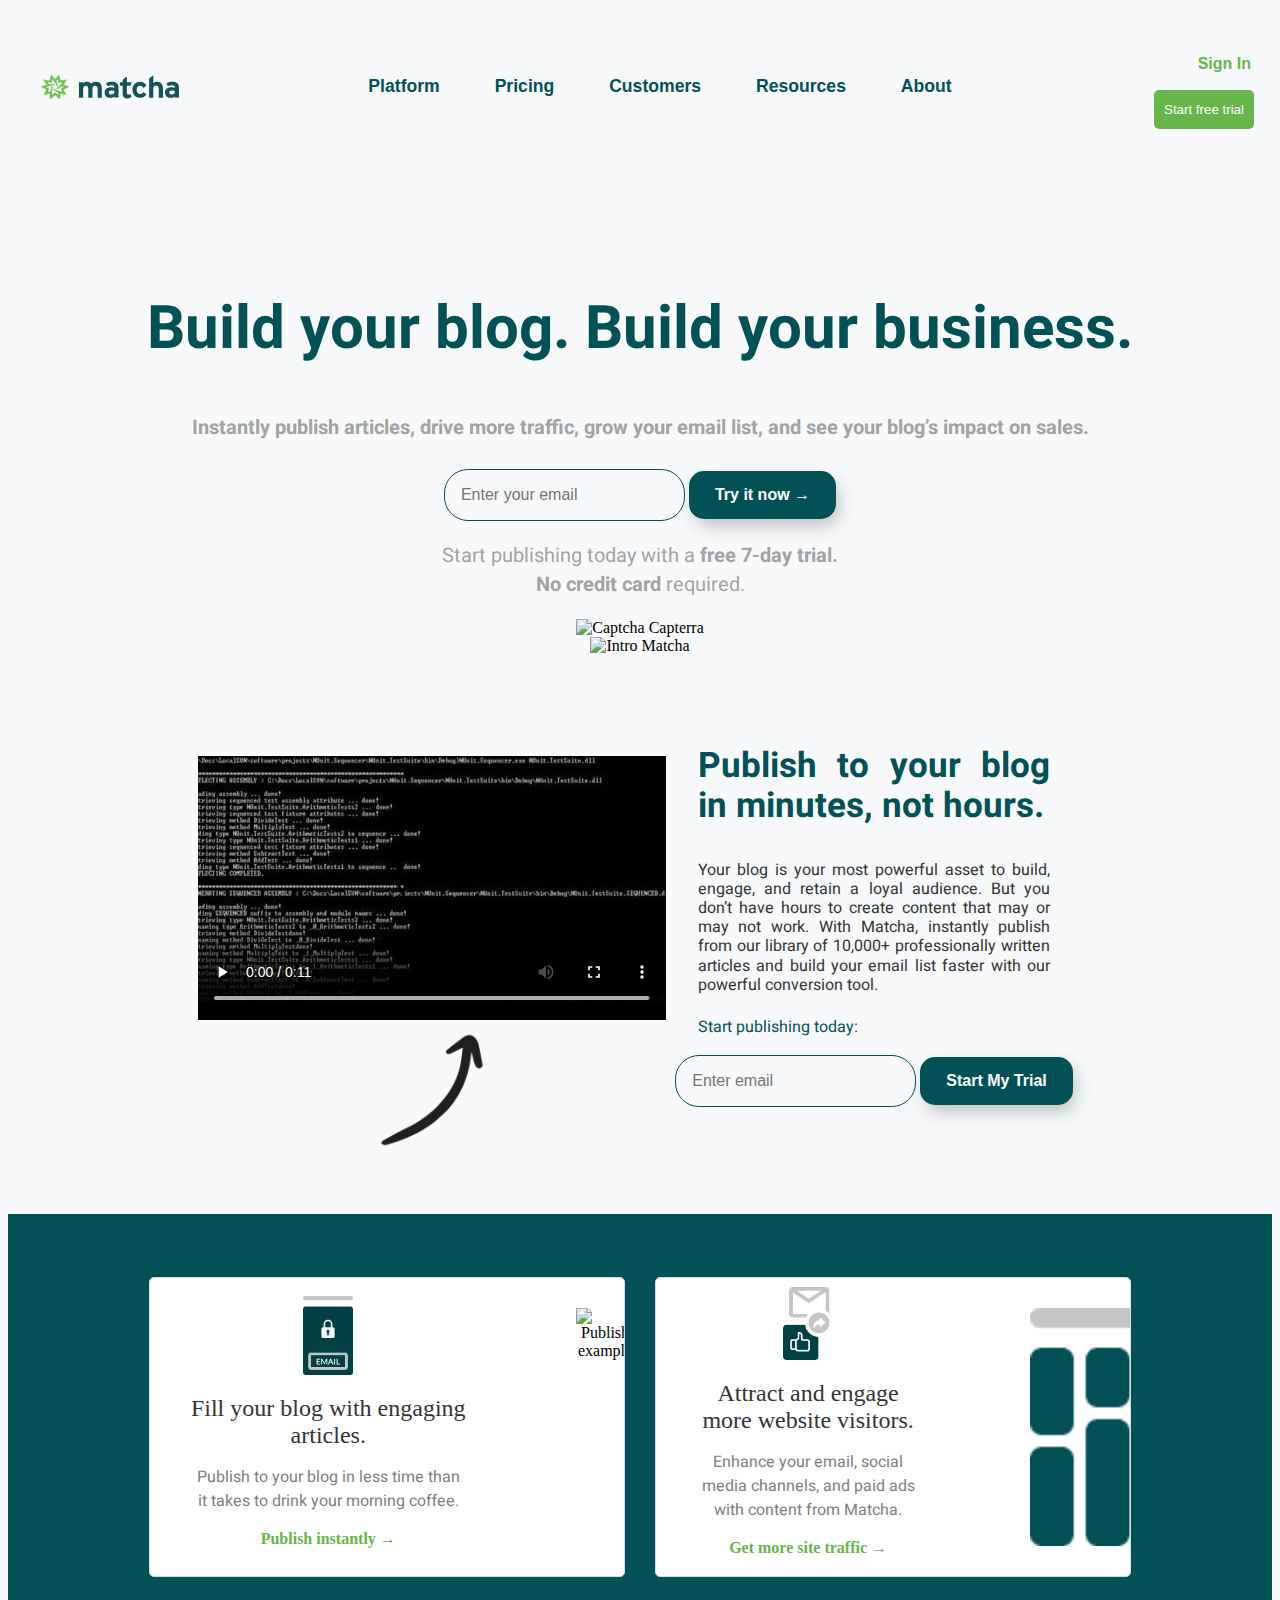
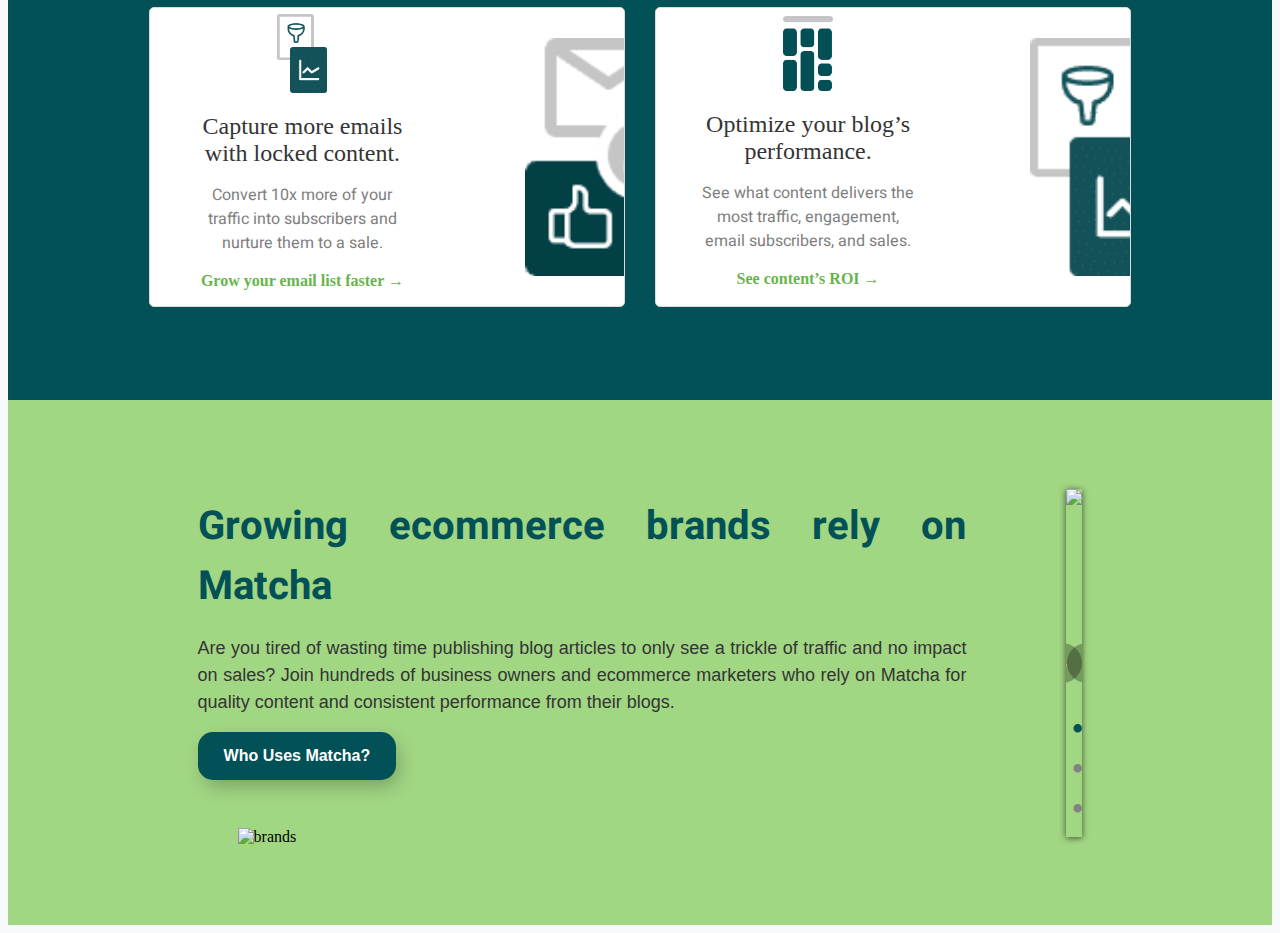
==== commit f8ae35fa: "Work de la sesión 04 Tarjetas" ====
--- a/index.html
+++ b/index.html
@@ -132,9 +132,105 @@
     </section>
     <!--Videos-->
     <!--Sección Características principales-->
-    <section>
-      
-    </section>
+    <section class="features">
+      <!--Tarjeta 1 Publish-->
+      <article class="feature-card">
+        <div class="feature-content">
+          <figure>
+            <img src="img/publish-icon.png" alt="Publish Icon">
+          </figure>
+           <h3>Fill your blog with engaging articles.</h3>
+              <p>
+                Publish to your blog in less time than it takes to drink your
+                morning coffee.
+              </p>
+              <a href="#">Publish instantly →</a>
+        </div>
+        <div class="feature-image">
+          <figure>
+            <img
+              src="https://getmatcha.com/wp-content/uploads/2020/04/feature-platform-3.png"
+              alt="Publish example"
+            />
+          </figure>
+        </div>
+      </article>
+      <!--Tarjeta 2 Site traffic-->
+      <article class="feature-card">
+        <div class="feature-content">
+          <figure>
+            <img
+              src="img/site-traffic-icon.png"
+              alt="Site traffic icon"
+            />
+          </figure>
+          <h3>Attract and engage more website visitors.</h3>
+          <p>
+            Enhance your email, social media channels, and paid ads with content
+            from Matcha.
+          </p>
+          <a href="#">Get more site traffic →</a>
+        </div>
+        <div class="feature-image">
+          <figure>
+            <img
+              src="img/site-traffic-example-icon.png"
+              alt="Site traffic example"
+            />
+          </figure>
+        </div>
+      </article>
+      <!--Tarjeta 3 Capture-->
+      <article class="feature-card">
+        <div class="feature-content">
+          <figure>
+            <img
+              src="img/capture-icon.png"
+              alt="Capture icon"
+            />
+          </figure>
+          <h3>Capture more emails with locked content.</h3>
+          <p>
+            Convert 10x more of your traffic into subscribers and nurture them
+            to a sale.
+          </p>
+          <a href="#">Grow your email list faster →</a>
+        </div>
+        <div class="feature-image">
+          <figure>
+            <img
+              src="img/capture-example.png"
+              alt="Capture example"
+            />
+          </figure>
+        </div>
+      </article>
+      <!--Tarjeta 4 ROI-->
+      <article class="feature-card">
+        <div class="feature-content">
+          <figure>
+            <img
+              src="img/ROI-icon.png"
+              alt="ROI icon"
+            />
+          </figure>
+          <h3>Optimize your blog’s performance.</h3>
+          <p>
+            See what content delivers the most traffic, engagement, email
+            subscribers, and sales.
+          </p>
+          <a href="#">See content’s ROI →</a>
+        </div>
+        <div class="feature-image">
+          <figure>
+            <img
+              src="img/ROI-example.png"
+              alt="ROI example"
+            />
+          </figure>
+        </div>
+      </article>
+    </section> <!--tarjetas-->
     <!--Sección ecommerce-->
     <section class="ecommerce">
       <article class="brands general-buttons">
--- a/css/styles.css
+++ b/css/styles.css
@@ -275,6 +275,73 @@
   margin-top: 10px;
 }
 
+/*Sección de características principales*/
+.features {
+  display: grid;
+  grid-template: repeat(2, 330px) / repeat(2, 1fr); /*Columnas y filas*/
+  background-color: #025157;
+  padding: 5% 10%;
+}
+
+.features .feature-card {
+  margin-bottom: 30px;
+  margin-left: 15px;
+  margin-right: 15px;
+  background-color: #fff;
+  border: 1px solid #dadada;
+  border-radius: 5px;
+  display: flex;
+  align-items: center;
+  overflow: hidden;
+}
+
+.features .feature-card .feature-content {
+  padding: 30px 20px 40px 40px;
+  flex: 2;
+}
+
+.features .feature-card .feature-content > * {
+  margin-bottom: 1rem;
+  margin-top: 0;
+}
+
+.features .feature-card .feature-content img {
+  width: 50px;
+}
+
+.features .feature-card .feature-content h3 {
+  font-size: 24px;
+  color: #343434;
+  font-weight: 400;
+}
+
+.features .feature-card .feature-content p {
+  font-size: 16px;
+  color: #7e7e7e;
+  font-weight: 400;
+}
+
+.features .feature-card .feature-content a {
+  font-size: 16px;
+  color: #67b54b;
+  font-weight: 600;
+  text-decoration: none;
+}
+
+.features .feature-card .feature-image {
+  flex: 1;
+  width: 40%;
+  position: relative;
+  right: -50px;
+  height: 80%;
+}
+
+.features .feature-card .feature-image figure,
+.features .feature-card .feature-image img {
+  margin-top: 0;
+  height: 100%;
+}
+
 /*Sección contendora de ecommerce*/
 .ecommerce {
   display: flex;
@@ -420,6 +487,4 @@
 #carrusel-3:checked ~ .control-3 ~ .carrusel-indicador 
 li:nth-child(3) .carrusel-circulo {
 	color: #025157;
-}
-
-			+}